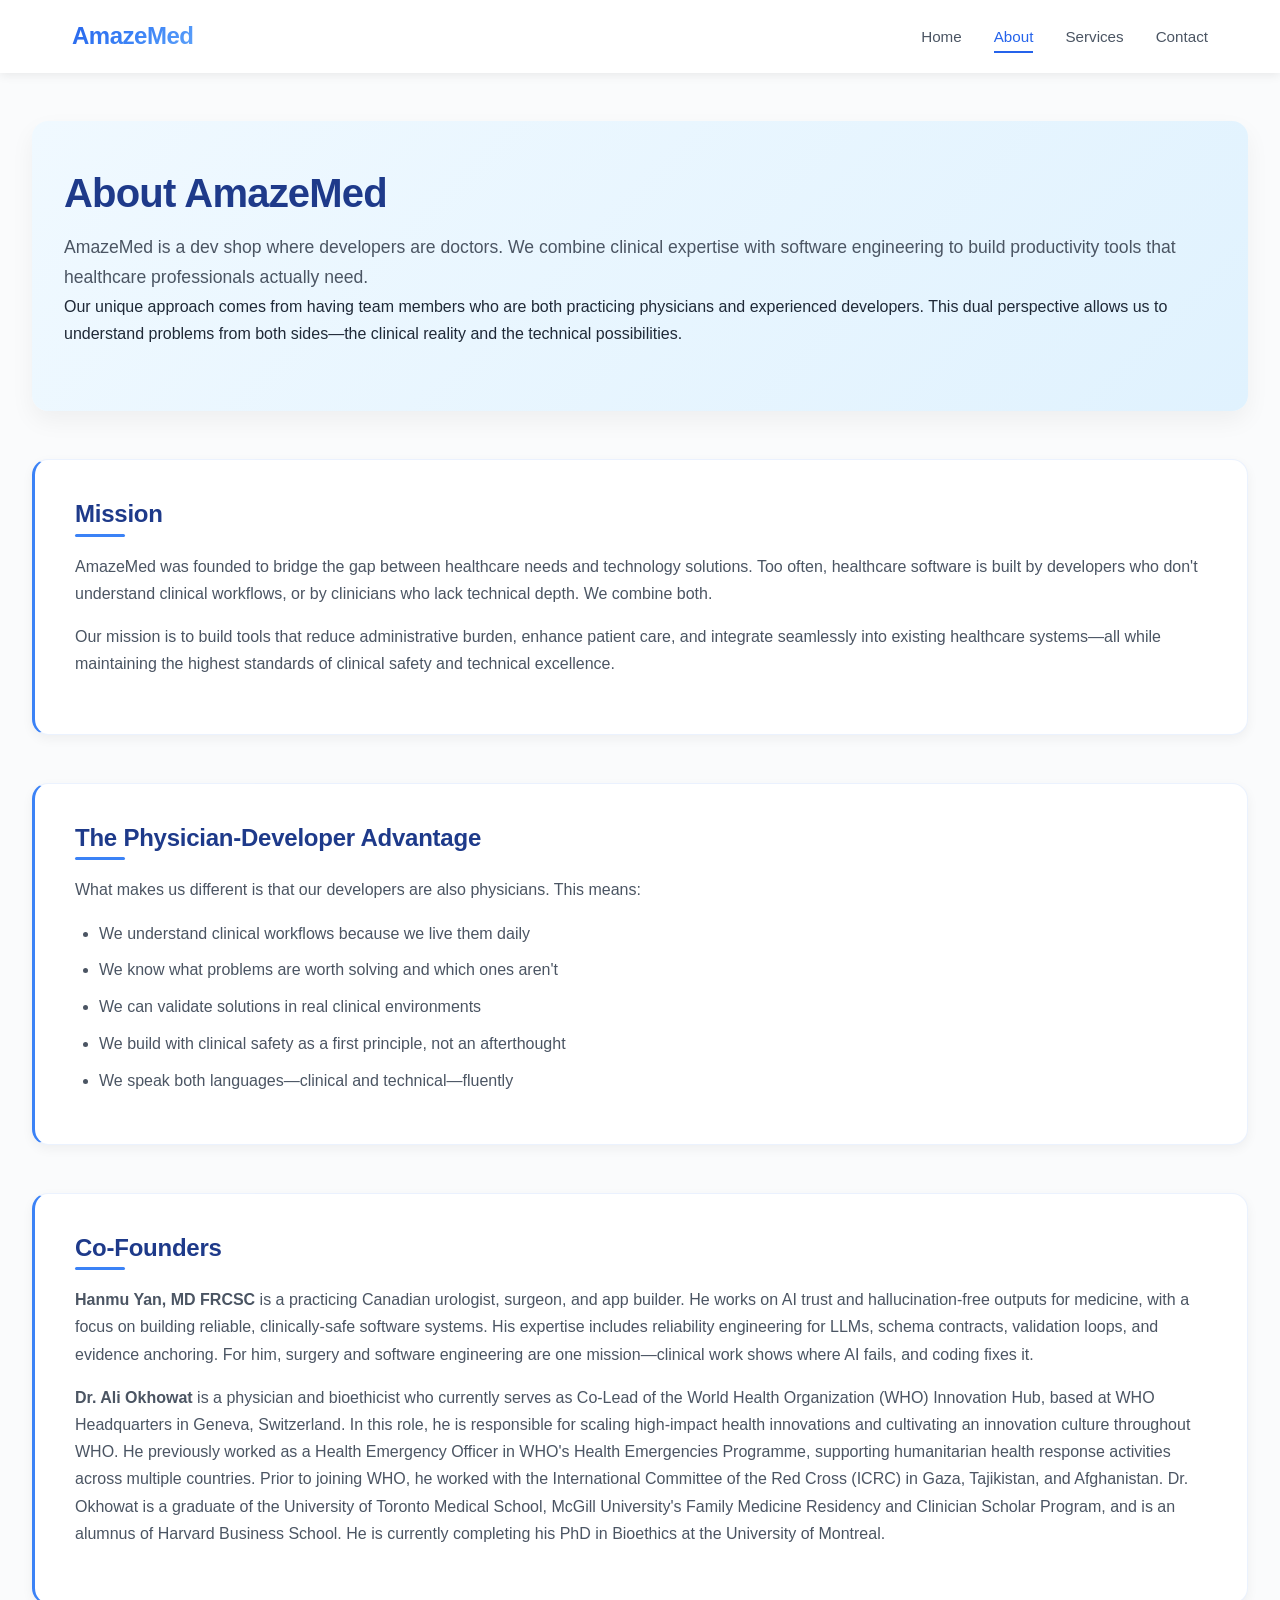
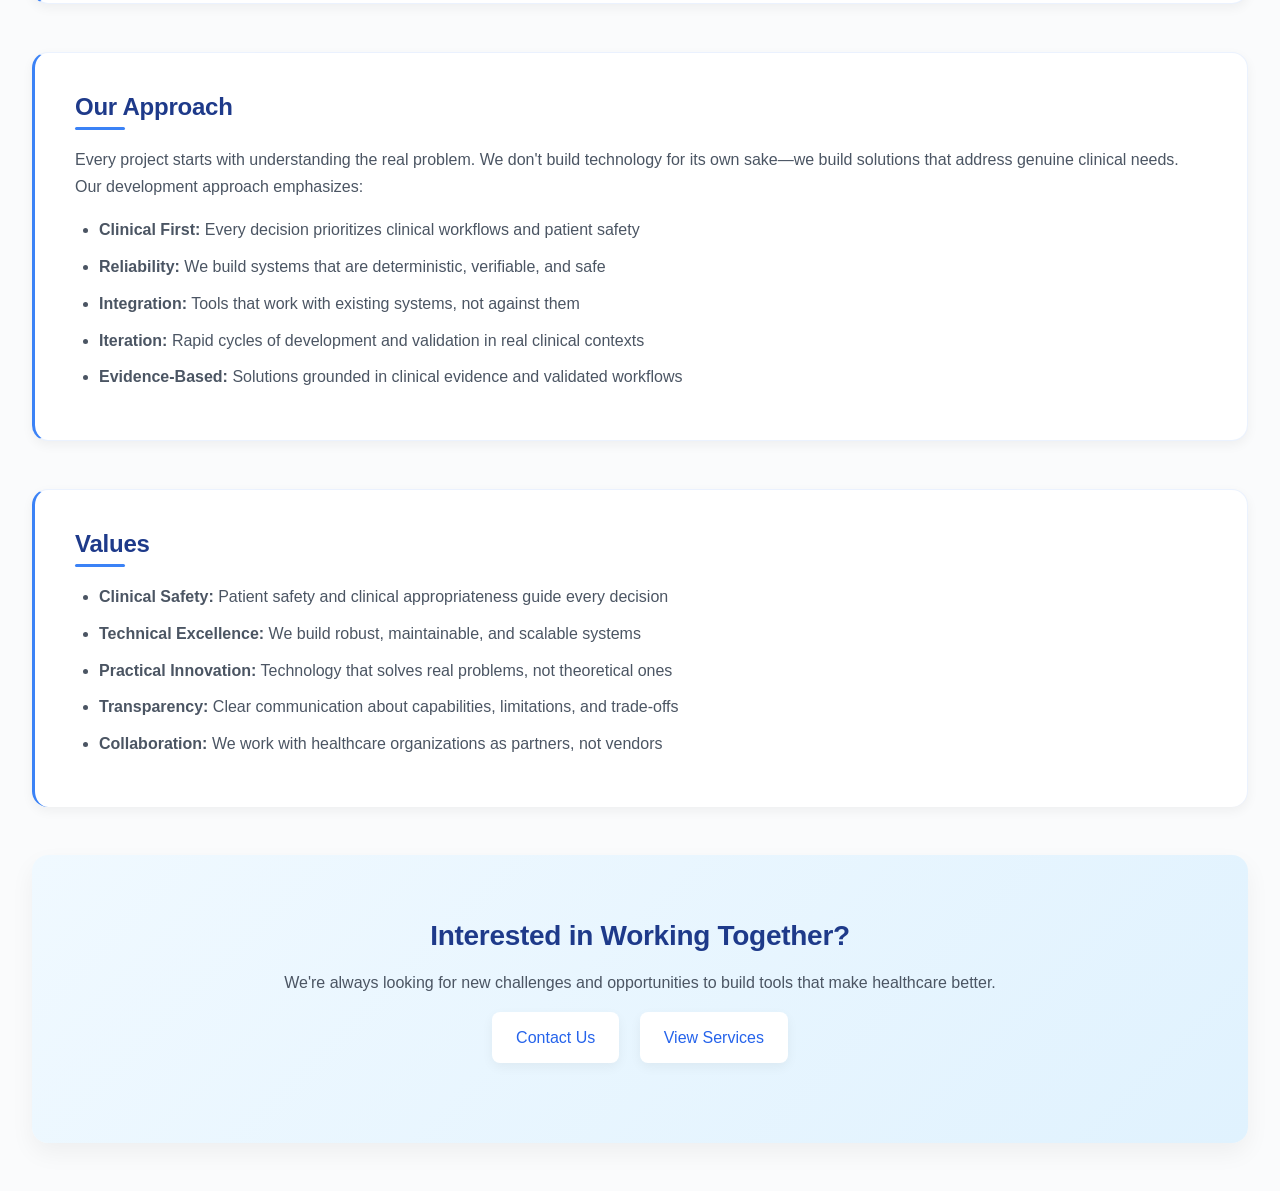
==== about.html @ 46cca4fc "first" ====
<!DOCTYPE html>
<html lang="en">
<head>
    <meta charset="UTF-8">
    <meta name="viewport" content="width=device-width, initial-scale=1.0">
    <title>AmazeMed - About</title>
    <link rel="stylesheet" href="styles.css">
</head>
<body>
    <script src="nav.js"></script>
    <div class="container">
        <section class="header">
            <h1>About AmazeMed</h1>
            <p class="intro">
                AmazeMed is a dev shop where developers are doctors. We combine clinical expertise with software engineering to build productivity tools that healthcare professionals actually need.
            </p>
            <p>
                Our unique approach comes from having team members who are both practicing physicians and experienced developers. This dual perspective allows us to understand problems from both sides—the clinical reality and the technical possibilities.
            </p>
        </section>

        <section class="content">
            <div class="section">
                <h2>Mission</h2>
                <p>
                    AmazeMed was founded to bridge the gap between healthcare needs and technology solutions. Too often, healthcare software is built by developers who don't understand clinical workflows, or by clinicians who lack technical depth. We combine both.
                </p>
                <p>
                    Our mission is to build tools that reduce administrative burden, enhance patient care, and integrate seamlessly into existing healthcare systems—all while maintaining the highest standards of clinical safety and technical excellence.
                </p>
            </div>

            <div class="section">
                <h2>The Physician-Developer Advantage</h2>
                <p>
                    What makes us different is that our developers are also physicians. This means:
                </p>
                <ul>
                    <li>We understand clinical workflows because we live them daily</li>
                    <li>We know what problems are worth solving and which ones aren't</li>
                    <li>We can validate solutions in real clinical environments</li>
                    <li>We build with clinical safety as a first principle, not an afterthought</li>
                    <li>We speak both languages—clinical and technical—fluently</li>
                </ul>
            </div>

            <div class="section">
                <h2>Co-Founders</h2>
                <p>
                    <strong>Hanmu Yan, MD FRCSC</strong> is a practicing Canadian urologist, surgeon, and app builder. He works on AI trust and hallucination-free outputs for medicine, with a focus on building reliable, clinically-safe software systems. His expertise includes reliability engineering for LLMs, schema contracts, validation loops, and evidence anchoring. For him, surgery and software engineering are one mission—clinical work shows where AI fails, and coding fixes it.
                </p>
                <p>
                    <strong>Dr. Ali Okhowat</strong> is a physician and bioethicist who currently serves as Co-Lead of the World Health Organization (WHO) Innovation Hub, based at WHO Headquarters in Geneva, Switzerland. In this role, he is responsible for scaling high-impact health innovations and cultivating an innovation culture throughout WHO. He previously worked as a Health Emergency Officer in WHO's Health Emergencies Programme, supporting humanitarian health response activities across multiple countries. Prior to joining WHO, he worked with the International Committee of the Red Cross (ICRC) in Gaza, Tajikistan, and Afghanistan. Dr. Okhowat is a graduate of the University of Toronto Medical School, McGill University's Family Medicine Residency and Clinician Scholar Program, and is an alumnus of Harvard Business School. He is currently completing his PhD in Bioethics at the University of Montreal.
                </p>
            </div>

            <div class="section">
                <h2>Our Approach</h2>
                <p>
                    Every project starts with understanding the real problem. We don't build technology for its own sake—we build solutions that address genuine clinical needs. Our development approach emphasizes:
                </p>
                <ul>
                    <li><strong>Clinical First:</strong> Every decision prioritizes clinical workflows and patient safety</li>
                    <li><strong>Reliability:</strong> We build systems that are deterministic, verifiable, and safe</li>
                    <li><strong>Integration:</strong> Tools that work with existing systems, not against them</li>
                    <li><strong>Iteration:</strong> Rapid cycles of development and validation in real clinical contexts</li>
                    <li><strong>Evidence-Based:</strong> Solutions grounded in clinical evidence and validated workflows</li>
                </ul>
            </div>

            <div class="section">
                <h2>Values</h2>
                <ul>
                    <li><strong>Clinical Safety:</strong> Patient safety and clinical appropriateness guide every decision</li>
                    <li><strong>Technical Excellence:</strong> We build robust, maintainable, and scalable systems</li>
                    <li><strong>Practical Innovation:</strong> Technology that solves real problems, not theoretical ones</li>
                    <li><strong>Transparency:</strong> Clear communication about capabilities, limitations, and trade-offs</li>
                    <li><strong>Collaboration:</strong> We work with healthcare organizations as partners, not vendors</li>
                </ul>
            </div>
        </section>

        <section class="cta">
            <h2>Interested in Working Together?</h2>
            <p>We're always looking for new challenges and opportunities to build tools that make healthcare better.</p>
            <p>
                <a href="contact.html">Contact Us</a>
                <a href="services.html">View Services</a>
            </p>
        </section>
    </div>

    <script>
        // Force full width by finding and overriding constraining parent elements
        (function() {
            function forceFullWidth() {
                const container = document.querySelector('.container');
                if (!container) return;

                let parent = container.parentElement;
                while (parent && parent !== document.body) {
                    const computedStyle = window.getComputedStyle(parent);
                    const maxWidth = computedStyle.maxWidth;

                    if (maxWidth && maxWidth !== 'none' && maxWidth !== '100%') {
                        parent.style.setProperty('max-width', '100%', 'important');
                        parent.style.setProperty('width', '100%', 'important');
                    }

                    parent = parent.parentElement;
                }

                container.style.setProperty('max-width', '100%', 'important');
                container.style.setProperty('width', '100%', 'important');
            }

            if (document.readyState === 'loading') {
                document.addEventListener('DOMContentLoaded', forceFullWidth);
            } else {
                forceFullWidth();
            }

            setTimeout(forceFullWidth, 100);
            setTimeout(forceFullWidth, 500);
        })();
    </script>
</body>
</html>
---- styles.css ----
/* ============================================
   AmazeMed - Shared Stylesheet
   ============================================ */

/* ===== Base Styles & Typography ===== */
* {
    margin: 0;
    padding: 0;
    box-sizing: border-box;
}

:root {
    /* Color Palette */
    --primary: #1e3a8a;
    --primary-light: #2563eb;
    --primary-lighter: #3b82f6;
    --secondary: #60a5fa;
    --text-dark: #1f2937;
    --text-gray: #4b5563;
    --text-light: #6b7280;
    --bg-light: #fafbfc;
    --bg-blue-light: #f0f9ff;
    --bg-blue-lighter: #e0f2fe;
    --white: #ffffff;
    --border-light: #e5e7eb;
    
    /* Typography */
    --font-sans: -apple-system, BlinkMacSystemFont, 'Segoe UI', 'Roboto', 'Oxygen', 'Ubuntu', 'Cantarell', 'Fira Sans', 'Droid Sans', 'Helvetica Neue', sans-serif;
    --font-mono: 'SF Mono', 'Monaco', 'Inconsolata', 'Fira Code', 'Fira Mono', 'Droid Sans Mono', 'Source Code Pro', monospace;
    
    /* Spacing */
    --spacing-xs: 0.5rem;
    --spacing-sm: 1rem;
    --spacing-md: 1.5rem;
    --spacing-lg: 2rem;
    --spacing-xl: 3rem;
    --spacing-2xl: 4rem;
    
    /* Shadows */
    --shadow-sm: 0 2px 8px rgba(0, 0, 0, 0.03);
    --shadow-md: 0 4px 12px rgba(0, 0, 0, 0.05);
    --shadow-lg: 0 10px 25px rgba(0, 0, 0, 0.05);
    --shadow-xl: 0 15px 35px rgba(0, 0, 0, 0.1);
}

body {
    font-family: var(--font-sans);
    font-size: 16px;
    line-height: 1.7;
    color: var(--text-dark);
    background: var(--bg-light);
    -webkit-font-smoothing: antialiased;
    -moz-osx-font-smoothing: grayscale;
    text-rendering: optimizeLegibility;
}

/* Improved Typography */
h1, h2, h3, h4, h5, h6 {
    font-weight: 600;
    line-height: 1.2;
    color: var(--primary);
    margin-bottom: var(--spacing-sm);
    letter-spacing: -0.02em;
}

h1 {
    font-size: 2.5rem;
    font-weight: 700;
    letter-spacing: -0.03em;
}

h2 {
    font-size: 2rem;
    font-weight: 600;
}

h3 {
    font-size: 1.5rem;
    font-weight: 600;
}

p {
    margin-bottom: var(--spacing-sm);
    line-height: 1.7;
}

a {
    color: var(--primary-light);
    text-decoration: none;
    transition: color 0.2s ease;
}

a:hover {
    color: var(--primary);
}

/* ===== Navigation Bar ===== */
.navbar {
    background: var(--white);
    box-shadow: 0 2px 10px rgba(0, 0, 0, 0.08);
    position: sticky;
    top: 0;
    z-index: 1000;
    padding: var(--spacing-sm) 0;
    backdrop-filter: blur(10px);
    background: rgba(255, 255, 255, 0.95);
}

.nav-container {
    max-width: 1200px;
    margin: 0 auto;
    padding: 0 var(--spacing-lg);
    display: flex;
    justify-content: space-between;
    align-items: center;
}

.nav-logo {
    font-size: 1.5rem;
    font-weight: 700;
    color: var(--primary);
    text-decoration: none;
    background: linear-gradient(135deg, #2563eb 0%, #3b82f6 25%, #60a5fa 50%, #3b82f6 75%, #2563eb 100%);
    background-size: 200% 200%;
    -webkit-background-clip: text;
    background-clip: text;
    -webkit-text-fill-color: transparent;
    letter-spacing: -0.02em;
    transition: all 0.3s ease;
    animation: gradient-shift 8s ease infinite;
}

.nav-logo:hover {
    background: linear-gradient(135deg, #1e40af 0%, #2563eb 25%, #3b82f6 50%, #60a5fa 75%, #3b82f6 100%);
    background-size: 200% 200%;
    -webkit-background-clip: text;
    background-clip: text;
    transform: scale(1.05);
}

@keyframes gradient-shift {
    0%, 100% {
        background-position: 0% 50%;
    }
    50% {
        background-position: 100% 50%;
    }
}

.nav-menu {
    display: flex;
    list-style: none;
    gap: var(--spacing-lg);
    align-items: center;
}

.nav-menu a {
    color: var(--text-gray);
    text-decoration: none;
    font-weight: 500;
    font-size: 0.95rem;
    transition: color 0.2s ease;
    padding: var(--spacing-xs) 0;
    position: relative;
}

.nav-menu a::after {
    content: '';
    position: absolute;
    bottom: 0;
    left: 0;
    width: 0;
    height: 2px;
    background: var(--primary-light);
    transition: width 0.3s ease;
}

.nav-menu a:hover::after,
.nav-menu a.active::after {
    width: 100%;
}

.nav-menu a:hover,
.nav-menu a.active {
    color: var(--primary-light);
}

.nav-divider {
    color: var(--border-light);
    padding: 0 var(--spacing-xs);
    pointer-events: none;
    user-select: none;
}

/* Dropdown Menu */
.nav-dropdown {
    position: relative;
}

.nav-dropdown-toggle {
    cursor: pointer;
}

.dropdown-arrow {
    font-size: 0.7em;
    margin-left: 0.25rem;
    transition: transform 0.3s ease;
    display: inline-block;
}

.nav-dropdown:hover .dropdown-arrow {
    transform: rotate(180deg);
}

.nav-dropdown-menu.show ~ .nav-dropdown-toggle .dropdown-arrow,
.nav-dropdown.show .dropdown-arrow {
    transform: rotate(180deg);
}

.nav-dropdown-menu {
    position: absolute;
    top: 100%;
    right: 0;
    background: var(--white);
    box-shadow: var(--shadow-lg);
    border-radius: 0.5rem;
    min-width: 200px;
    opacity: 0;
    visibility: hidden;
    transform: translateY(-10px);
    transition: all 0.3s ease;
    margin-top: var(--spacing-xs);
    padding: var(--spacing-xs) 0;
    list-style: none;
    z-index: 1000;
}

.nav-dropdown:hover .nav-dropdown-menu,
.nav-dropdown-menu.show {
    opacity: 1;
    visibility: visible;
    transform: translateY(0);
}

.nav-dropdown-menu li {
    margin: 0;
    padding: 0;
}

.nav-dropdown-menu a {
    display: block;
    padding: var(--spacing-xs) var(--spacing-md);
    color: var(--text-gray);
    text-decoration: none;
    transition: background-color 0.2s ease, color 0.2s ease;
    font-size: 0.95rem;
}

.nav-dropdown-menu a:hover {
    background-color: var(--bg-blue-light);
    color: var(--primary-light);
}

.nav-dropdown-menu a::after {
    display: none;
}

.nav-toggle {
    display: none;
    flex-direction: column;
    cursor: pointer;
    gap: 4px;
    padding: var(--spacing-xs);
}

.nav-toggle span {
    width: 25px;
    height: 3px;
    background: var(--primary);
    border-radius: 2px;
    transition: all 0.3s ease;
}

/* Mobile Navigation */
@media (max-width: 768px) {
    .nav-toggle {
        display: flex;
    }

    .nav-menu {
        position: fixed;
        left: -100%;
        top: 70px;
        flex-direction: column;
        background: var(--white);
        width: 100%;
        text-align: center;
        transition: 0.3s;
        box-shadow: var(--shadow-lg);
        padding: var(--spacing-lg) 0;
        gap: 0;
    }

    .nav-menu.active {
        left: 0;
    }

    .nav-menu li {
        width: 100%;
        padding: var(--spacing-sm) 0;
        border-bottom: 1px solid var(--border-light);
    }

    .nav-menu a {
        display: block;
        width: 100%;
        padding: var(--spacing-xs) var(--spacing-lg);
    }

    .nav-toggle.active span:nth-child(1) {
        transform: rotate(45deg) translate(5px, 5px);
    }

    .nav-toggle.active span:nth-child(2) {
        opacity: 0;
    }

    .nav-toggle.active span:nth-child(3) {
        transform: rotate(-45deg) translate(7px, -6px);
    }
}

/* ===== Container & Layout ===== */
.container {
    width: 100% !important;
    max-width: 1200px !important;
    margin: 0 auto !important;
    padding: var(--spacing-xl) var(--spacing-lg) !important;
    padding-top: var(--spacing-xl) !important;
    font-family: var(--font-sans);
    line-height: 1.7;
    color: var(--text-dark);
    background: var(--bg-light);
    min-height: calc(100vh - 70px);
    box-sizing: border-box;
    position: relative;
    overflow: visible;
}

/* ===== Hero Section ===== */
.hero {
    margin-top: 0 !important;
    margin-bottom: var(--spacing-2xl) !important;
    padding: var(--spacing-xl) var(--spacing-lg) !important;
    padding-top: var(--spacing-xl) !important;
    padding-bottom: var(--spacing-xl) !important;
    background: linear-gradient(135deg, var(--bg-blue-light) 0%, var(--bg-blue-lighter) 100%);
    border-radius: 1rem;
    display: flow-root;
    position: relative;
    overflow: visible;
    box-sizing: border-box;
    box-shadow: var(--shadow-lg);
}

.hero h1 {
    font-size: 2.5rem;
    font-weight: 700;
    margin-top: 0 !important;
    margin-bottom: var(--spacing-md) !important;
    padding-top: 0 !important;
    color: var(--primary);
    box-sizing: border-box;
    letter-spacing: -0.03em;
}

.hero .intro {
    font-size: 1.25rem;
    margin-bottom: var(--spacing-sm);
    color: var(--text-gray);
    line-height: 1.6;
    font-weight: 400;
}

.hero p {
    font-size: 1rem;
    color: var(--text-light);
    margin-bottom: var(--spacing-sm);
    line-height: 1.7;
}

/* ===== Header Section ===== */
.header {
    margin-top: 0 !important;
    margin-bottom: var(--spacing-xl) !important;
    padding: var(--spacing-xl) var(--spacing-lg) !important;
    padding-top: var(--spacing-xl) !important;
    padding-bottom: var(--spacing-xl) !important;
    background: linear-gradient(135deg, var(--bg-blue-light) 0%, var(--bg-blue-lighter) 100%);
    border-radius: 1rem;
    display: flow-root;
    position: relative;
    overflow: visible;
    box-sizing: border-box;
    box-shadow: var(--shadow-lg);
}

.header h1 {
    font-size: 2.5rem;
    font-weight: 600;
    margin-top: 0 !important;
    margin-bottom: var(--spacing-sm) !important;
    padding-top: 0 !important;
    color: var(--primary);
    box-sizing: border-box;
    letter-spacing: -0.02em;
}

.header .intro {
    font-size: 1.1rem;
    color: var(--text-gray);
    margin-top: 0;
    margin-bottom: 0;
    line-height: 1.7;
}

/* ===== Content Sections ===== */
.content {
    margin-bottom: var(--spacing-xl);
}

.section {
    margin-bottom: var(--spacing-xl);
    padding: 2.5rem;
    padding-bottom: 2.5rem;
    background: var(--white);
    border-radius: 1rem;
    box-shadow: var(--shadow-md);
    border: 1px solid rgba(59, 130, 246, 0.1);
    border-left: 3px solid var(--primary-lighter);
    transition: transform 0.3s ease, box-shadow 0.3s ease;
}

.section:hover {
    transform: translateY(-2px);
    box-shadow: 0 8px 20px rgba(59, 130, 246, 0.1);
}

.section:last-child {
    border-bottom: none;
}

.section h2 {
    font-size: 1.5rem;
    font-weight: 600;
    margin-bottom: var(--spacing-sm);
    margin-top: 0;
    color: var(--primary);
    position: relative;
    padding-bottom: var(--spacing-xs);
    letter-spacing: -0.01em;
}

.section h2::after {
    content: "";
    position: absolute;
    height: 3px;
    width: 50px;
    background: var(--primary-lighter);
    bottom: 0;
    left: 0;
    border-radius: 2px;
}

.section p {
    font-size: 1rem;
    color: var(--text-gray);
    margin-bottom: var(--spacing-sm);
    line-height: 1.7;
}

.section ul,
.section ol {
    list-style: disc;
    margin-left: var(--spacing-md);
    color: var(--text-gray);
    line-height: 1.8;
}

.section li {
    margin-bottom: var(--spacing-xs);
}

/* ===== Services ===== */
.services {
    margin-bottom: var(--spacing-2xl);
}

.service {
    margin-bottom: var(--spacing-xl);
    padding: 2.5rem;
    padding-bottom: 2.5rem;
    background: var(--white);
    border-radius: 1rem;
    box-shadow: var(--shadow-md);
    border: 1px solid rgba(59, 130, 246, 0.1);
    border-left: 3px solid var(--primary-lighter);
    transition: transform 0.3s ease, box-shadow 0.3s ease;
}

.service:hover {
    transform: translateY(-2px);
    box-shadow: 0 8px 20px rgba(59, 130, 246, 0.1);
}

.service:last-child {
    border-bottom: none;
}

.service h2 {
    font-size: 1.75rem;
    font-weight: 600;
    margin-bottom: 0.75rem;
    margin-top: 0;
    color: var(--primary);
    position: relative;
    padding-bottom: var(--spacing-xs);
    letter-spacing: -0.01em;
}

.service h2::after {
    content: "";
    position: absolute;
    height: 3px;
    width: 50px;
    background: var(--primary-lighter);
    bottom: 0;
    left: 0;
    border-radius: 2px;
}

.service p {
    font-size: 1rem;
    color: var(--text-gray);
    margin-bottom: var(--spacing-sm);
    line-height: 1.7;
}

.service ul {
    list-style: disc;
    margin-left: var(--spacing-md);
    color: var(--text-light);
    line-height: 1.8;
}

.service li {
    margin-bottom: var(--spacing-xs);
}

/* ===== Benefits ===== */
.benefits {
    margin-bottom: var(--spacing-2xl);
    padding: 2.5rem;
    background: var(--white);
    border-radius: 1rem;
    box-shadow: var(--shadow-md);
    border: 1px solid rgba(59, 130, 246, 0.1);
}

.benefits h2 {
    font-size: 2rem;
    font-weight: 600;
    margin-bottom: var(--spacing-lg);
    margin-top: 0;
    color: var(--primary);
    position: relative;
    padding-bottom: var(--spacing-xs);
    letter-spacing: -0.02em;
}

.benefits h2::after {
    content: "";
    position: absolute;
    height: 3px;
    width: 50px;
    background: var(--primary-lighter);
    bottom: 0;
    left: 0;
    border-radius: 2px;
}

.benefit-list {
    display: grid;
    grid-template-columns: repeat(auto-fit, minmax(250px, 1fr));
    gap: var(--spacing-lg);
    margin-bottom: var(--spacing-lg);
}

.benefit {
    padding: var(--spacing-md);
    background: #f8fafc;
    border-radius: 0.75rem;
    border-left: 3px solid var(--secondary);
    box-shadow: var(--shadow-sm);
    transition: transform 0.3s ease, box-shadow 0.3s ease;
}

.benefit:hover {
    transform: translateY(-2px);
    box-shadow: 0 4px 12px rgba(96, 165, 250, 0.15);
}

.benefit h3 {
    font-size: 1.25rem;
    font-weight: 600;
    margin-bottom: var(--spacing-xs);
    color: var(--primary);
    letter-spacing: -0.01em;
}

.benefit p {
    font-size: 0.95rem;
    color: var(--text-light);
    line-height: 1.6;
}

.footer-note {
    font-size: 1rem;
    color: var(--text-gray);
    line-height: 1.7;
}

/* ===== CTA Section ===== */
.cta {
    text-align: center;
    padding: var(--spacing-2xl) var(--spacing-lg);
    background: linear-gradient(135deg, var(--bg-blue-light) 0%, var(--bg-blue-lighter) 100%);
    border-radius: 1rem;
    box-shadow: var(--shadow-lg);
}

.cta h2 {
    font-size: 1.75rem;
    font-weight: 600;
    margin-bottom: var(--spacing-sm);
    color: var(--primary);
    letter-spacing: -0.01em;
}

.cta p {
    font-size: 1rem;
    color: var(--text-gray);
    margin-bottom: var(--spacing-sm);
    line-height: 1.7;
}

.cta a {
    display: inline-block;
    color: var(--primary-light);
    text-decoration: none;
    font-weight: 500;
    padding: 0.75rem 1.5rem;
    border-radius: 0.5rem;
    background: var(--white);
    box-shadow: var(--shadow-md);
    transition: transform 0.3s ease, box-shadow 0.3s ease;
    margin: 0 0.5rem;
}

.cta a:hover {
    transform: translateY(-2px);
    box-shadow: 0 8px 20px rgba(37, 99, 235, 0.2);
    text-decoration: none;
}

.cta-button:hover {
    transform: translateY(-2px);
    box-shadow: 0 8px 20px rgba(37, 99, 235, 0.3);
    text-decoration: none;
}

/* ===== Contact Form ===== */
.contact-form {
    margin-bottom: var(--spacing-xl);
    padding: 2.5rem;
    background: var(--white);
    border-radius: 1rem;
    box-shadow: var(--shadow-md);
    border: 1px solid rgba(59, 130, 246, 0.1);
}

.contact-form h2 {
    font-size: 1.75rem;
    font-weight: 600;
    margin-bottom: var(--spacing-md);
    color: var(--primary);
}

.contact-info {
    margin-bottom: var(--spacing-lg);
    padding: var(--spacing-md);
    background: #f8fafc;
    border-radius: 0.75rem;
    border-left: 3px solid var(--secondary);
}

.contact-info p {
    margin-bottom: var(--spacing-xs);
    color: var(--text-gray);
}

.contact-info a {
    color: var(--primary-light);
    font-weight: 500;
}

/* ===== Responsive Design ===== */
@media (max-width: 768px) {
    .container {
        padding: var(--spacing-lg) var(--spacing-sm) !important;
    }

    .hero h1,
    .header h1 {
        font-size: 2rem;
    }

    .hero .intro {
        font-size: 1.1rem;
    }

    .benefit-list {
        grid-template-columns: 1fr;
    }

    h1 {
        font-size: 2rem;
    }

    h2 {
        font-size: 1.5rem;
    }

    .section,
    .service {
        padding: var(--spacing-md);
    }
}
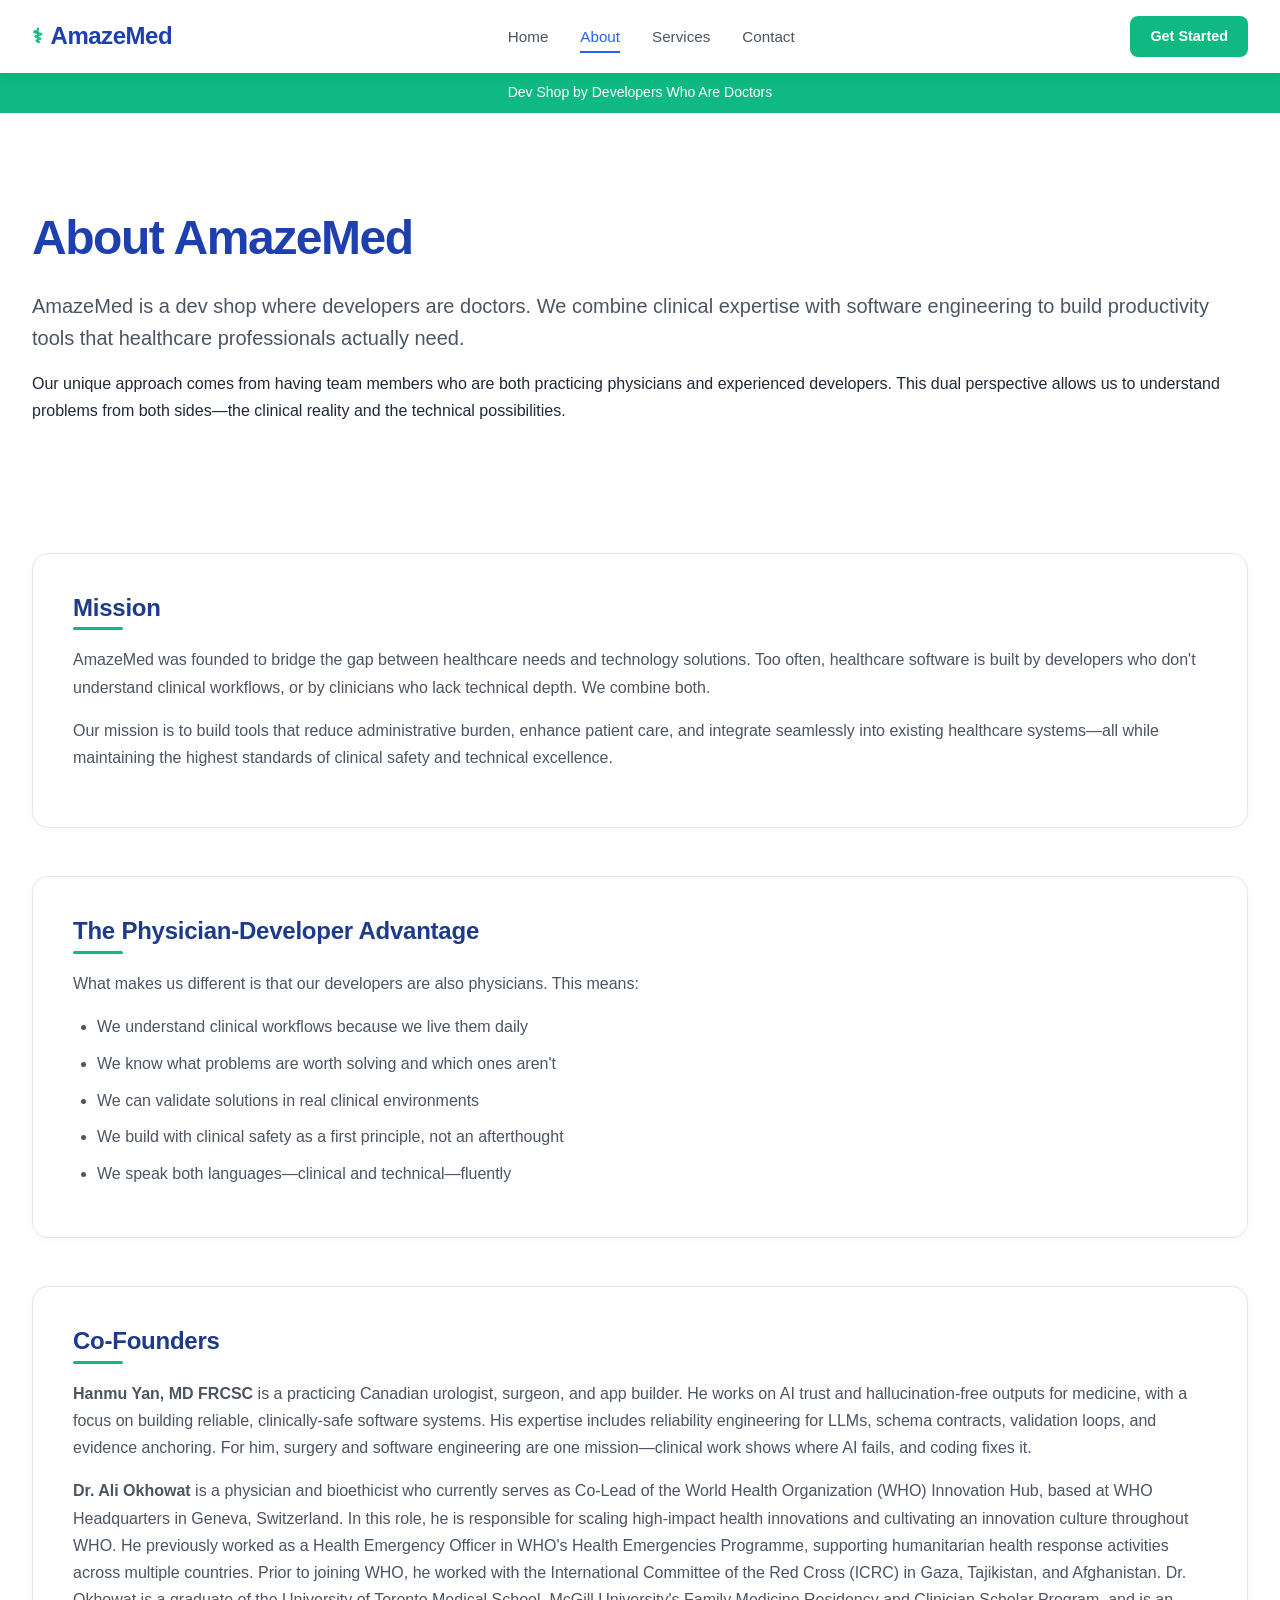
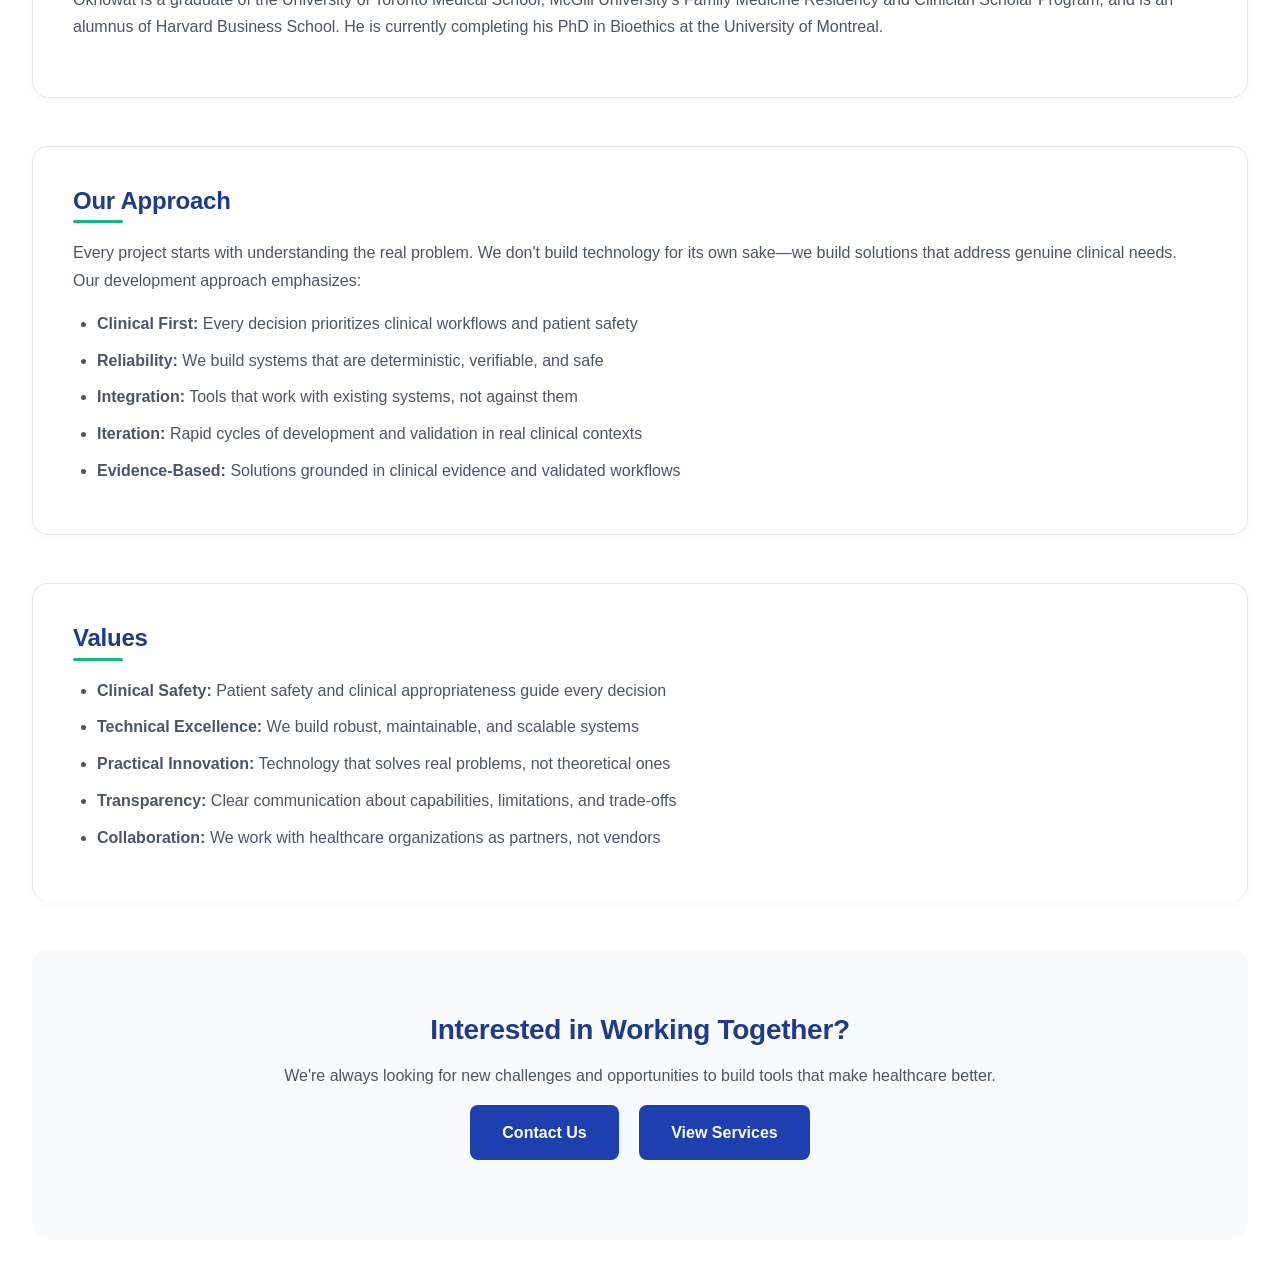
==== commit e23ba5f4: "with pics" ====
--- a/about.html
+++ b/about.html
@@ -7,6 +7,9 @@
     <link rel="stylesheet" href="styles.css">
 </head>
 <body>
+    <div class="top-banner">
+        Dev Shop by Developers Who Are Doctors
+    </div>
     <script src="nav.js"></script>
     <div class="container">
         <section class="header">
@@ -84,8 +87,8 @@
             <h2>Interested in Working Together?</h2>
             <p>We're always looking for new challenges and opportunities to build tools that make healthcare better.</p>
             <p>
-                <a href="contact.html">Contact Us</a>
-                <a href="services.html">View Services</a>
+                <a href="contact.html" class="btn-primary">Contact Us</a>
+                <a href="services.html" class="btn-secondary">View Services</a>
             </p>
         </section>
     </div>
--- a/styles.css
+++ b/styles.css
@@ -12,13 +12,18 @@
 :root {
     /* Color Palette */
     --primary: #1e3a8a;
+    --primary-dark: #1e40af;
     --primary-light: #2563eb;
     --primary-lighter: #3b82f6;
     --secondary: #60a5fa;
+    --green: #10b981;
+    --green-light: #34d399;
+    --green-dark: #059669;
     --text-dark: #1f2937;
     --text-gray: #4b5563;
     --text-light: #6b7280;
-    --bg-light: #fafbfc;
+    --bg-light: #ffffff;
+    --bg-gray: #f9fafb;
     --bg-blue-light: #f0f9ff;
     --bg-blue-lighter: #e0f2fe;
     --white: #ffffff;
@@ -48,10 +53,26 @@
     font-size: 16px;
     line-height: 1.7;
     color: var(--text-dark);
-    background: var(--bg-light);
+    background: var(--white);
     -webkit-font-smoothing: antialiased;
     -moz-osx-font-smoothing: grayscale;
     text-rendering: optimizeLegibility;
+}
+
+/* Top Banner */
+.top-banner {
+    background: var(--green);
+    color: white;
+    text-align: center;
+    padding: 0.5rem 0;
+    font-size: 0.875rem;
+    font-weight: 500;
+}
+
+.top-banner a {
+    color: white;
+    text-decoration: underline;
+    font-weight: 600;
 }
 
 /* Improved Typography */
@@ -107,7 +128,7 @@
 }
 
 .nav-container {
-    max-width: 1200px;
+    max-width: 1400px;
     margin: 0 auto;
     padding: 0 var(--spacing-lg);
     display: flex;
@@ -115,43 +136,67 @@
     align-items: center;
 }
 
+.nav-menu {
+    flex: 1;
+    justify-content: center;
+    margin: 0 var(--spacing-xl);
+}
+
 .nav-logo {
     font-size: 1.5rem;
     font-weight: 700;
-    color: var(--primary);
+    color: var(--primary-dark);
     text-decoration: none;
-    background: linear-gradient(135deg, #2563eb 0%, #3b82f6 25%, #60a5fa 50%, #3b82f6 75%, #2563eb 100%);
-    background-size: 200% 200%;
-    -webkit-background-clip: text;
-    background-clip: text;
-    -webkit-text-fill-color: transparent;
     letter-spacing: -0.02em;
     transition: all 0.3s ease;
-    animation: gradient-shift 8s ease infinite;
+    display: flex;
+    align-items: center;
+    gap: 0.5rem;
+}
+
+.nav-logo::before {
+    content: "⚕";
+    font-size: 1.25rem;
+    color: var(--green);
 }
 
 .nav-logo:hover {
-    background: linear-gradient(135deg, #1e40af 0%, #2563eb 25%, #3b82f6 50%, #60a5fa 75%, #3b82f6 100%);
-    background-size: 200% 200%;
-    -webkit-background-clip: text;
-    background-clip: text;
-    transform: scale(1.05);
-}
-
-@keyframes gradient-shift {
-    0%, 100% {
-        background-position: 0% 50%;
-    }
-    50% {
-        background-position: 100% 50%;
-    }
-}
+    color: var(--primary);
+    transform: scale(1.02);
+}
+
 
 .nav-menu {
     display: flex;
     list-style: none;
     gap: var(--spacing-lg);
     align-items: center;
+}
+
+.nav-actions {
+    display: flex;
+    align-items: center;
+    gap: var(--spacing-md);
+}
+
+.nav-cta {
+    background: var(--green);
+    color: white !important;
+    padding: 0.5rem 1.25rem;
+    border-radius: 0.5rem;
+    font-weight: 600;
+    font-size: 0.9rem;
+    transition: all 0.2s ease;
+}
+
+.nav-cta:hover {
+    background: var(--green-dark);
+    transform: translateY(-1px);
+    box-shadow: 0 4px 12px rgba(16, 185, 129, 0.3);
+}
+
+.nav-cta::after {
+    display: none;
 }
 
 .nav-menu a {
@@ -286,6 +331,10 @@
     .nav-toggle {
         display: flex;
     }
+    
+    .nav-actions {
+        display: none;
+    }
 
     .nav-menu {
         position: fixed;
@@ -299,6 +348,7 @@
         box-shadow: var(--shadow-lg);
         padding: var(--spacing-lg) 0;
         gap: 0;
+        margin: 0;
     }
 
     .nav-menu.active {
@@ -333,7 +383,7 @@
 /* ===== Container & Layout ===== */
 .container {
     width: 100% !important;
-    max-width: 1200px !important;
+    max-width: 1400px !important;
     margin: 0 auto !important;
     padding: var(--spacing-xl) var(--spacing-lg) !important;
     padding-top: var(--spacing-xl) !important;
@@ -351,32 +401,57 @@
 .hero {
     margin-top: 0 !important;
     margin-bottom: var(--spacing-2xl) !important;
-    padding: var(--spacing-xl) var(--spacing-lg) !important;
-    padding-top: var(--spacing-xl) !important;
-    padding-bottom: var(--spacing-xl) !important;
-    background: linear-gradient(135deg, var(--bg-blue-light) 0%, var(--bg-blue-lighter) 100%);
-    border-radius: 1rem;
-    display: flow-root;
+    padding: var(--spacing-2xl) var(--spacing-lg) !important;
+    padding-top: var(--spacing-2xl) !important;
+    padding-bottom: var(--spacing-2xl) !important;
+    background: var(--white);
+    display: grid;
+    grid-template-columns: 1fr 1fr;
+    gap: var(--spacing-2xl);
+    align-items: center;
     position: relative;
     overflow: visible;
     box-sizing: border-box;
-    box-shadow: var(--shadow-lg);
+}
+
+.hero-content {
+    display: flex;
+    flex-direction: column;
+    gap: var(--spacing-md);
+}
+
+.hero-tagline {
+    color: var(--green);
+    font-size: 0.875rem;
+    font-weight: 600;
+    text-transform: uppercase;
+    letter-spacing: 0.05em;
+    margin-bottom: var(--spacing-xs);
 }
 
 .hero h1 {
-    font-size: 2.5rem;
+    font-size: 3.5rem;
     font-weight: 700;
     margin-top: 0 !important;
     margin-bottom: var(--spacing-md) !important;
     padding-top: 0 !important;
-    color: var(--primary);
+    color: var(--primary-dark);
     box-sizing: border-box;
-    letter-spacing: -0.03em;
+    letter-spacing: -0.04em;
+    line-height: 1.1;
+}
+
+.hero-subtitle {
+    font-size: 1.5rem;
+    color: var(--text-gray);
+    font-weight: 400;
+    margin-bottom: var(--spacing-md);
+    line-height: 1.4;
 }
 
 .hero .intro {
-    font-size: 1.25rem;
-    margin-bottom: var(--spacing-sm);
+    font-size: 1.125rem;
+    margin-bottom: var(--spacing-md);
     color: var(--text-gray);
     line-height: 1.6;
     font-weight: 400;
@@ -389,39 +464,148 @@
     line-height: 1.7;
 }
 
+.hero-cta {
+    display: flex;
+    gap: var(--spacing-md);
+    align-items: center;
+    margin-top: var(--spacing-lg);
+    flex-wrap: wrap;
+}
+
+.btn-primary {
+    background: var(--primary-dark);
+    color: white;
+    padding: 0.875rem 2rem;
+    border-radius: 0.5rem;
+    font-weight: 600;
+    font-size: 1rem;
+    text-decoration: none;
+    display: inline-block;
+    transition: all 0.2s ease;
+    border: none;
+    cursor: pointer;
+}
+
+.btn-primary:hover {
+    background: var(--primary);
+    transform: translateY(-1px);
+    box-shadow: 0 4px 12px rgba(30, 58, 138, 0.3);
+    color: white;
+}
+
+.btn-secondary {
+    background: var(--green);
+    color: white;
+    padding: 0.875rem 2rem;
+    border-radius: 0.5rem;
+    font-weight: 600;
+    font-size: 1rem;
+    text-decoration: none;
+    display: inline-block;
+    transition: all 0.2s ease;
+    border: none;
+    cursor: pointer;
+}
+
+.btn-secondary:hover {
+    background: var(--green-dark);
+    transform: translateY(-1px);
+    box-shadow: 0 4px 12px rgba(16, 185, 129, 0.3);
+    color: white;
+}
+
+.hero-image {
+    display: flex;
+    flex-direction: column;
+    gap: var(--spacing-md);
+}
+
+.hero-image-item {
+    position: relative;
+    border-radius: 1rem;
+    overflow: hidden;
+    box-shadow: var(--shadow-md);
+    transition: transform 0.3s ease, box-shadow 0.3s ease;
+    background: var(--bg-gray);
+    min-height: 300px;
+}
+
+.hero-image-item:hover {
+    transform: translateY(-4px);
+    box-shadow: var(--shadow-lg);
+}
+
+.hero-img {
+    width: 100%;
+    height: 100%;
+    display: block;
+    object-fit: cover;
+    min-height: 300px;
+}
+
+.image-overlay {
+    position: absolute;
+    bottom: 0;
+    left: 0;
+    right: 0;
+    background: linear-gradient(to top, rgba(0, 0, 0, 0.8) 0%, rgba(0, 0, 0, 0.4) 50%, transparent 100%);
+    color: white;
+    padding: var(--spacing-xl) var(--spacing-lg);
+    font-size: 2.5rem;
+    font-weight: 700;
+    letter-spacing: -0.02em;
+    text-shadow: 0 2px 4px rgba(0, 0, 0, 0.3);
+    pointer-events: none;
+}
+
+@media (max-width: 968px) {
+    .hero {
+        grid-template-columns: 1fr;
+        gap: var(--spacing-xl);
+    }
+    
+    .hero h1 {
+        font-size: 2.5rem;
+    }
+    
+    .hero-subtitle {
+        font-size: 1.25rem;
+    }
+}
+
 /* ===== Header Section ===== */
 .header {
     margin-top: 0 !important;
-    margin-bottom: var(--spacing-xl) !important;
-    padding: var(--spacing-xl) var(--spacing-lg) !important;
+    margin-bottom: var(--spacing-2xl) !important;
+    padding: var(--spacing-xl) 0 !important;
     padding-top: var(--spacing-xl) !important;
     padding-bottom: var(--spacing-xl) !important;
-    background: linear-gradient(135deg, var(--bg-blue-light) 0%, var(--bg-blue-lighter) 100%);
-    border-radius: 1rem;
+    background: var(--white);
     display: flow-root;
     position: relative;
     overflow: visible;
     box-sizing: border-box;
-    box-shadow: var(--shadow-lg);
 }
 
 .header h1 {
-    font-size: 2.5rem;
-    font-weight: 600;
+    font-size: 3rem;
+    font-weight: 700;
     margin-top: 0 !important;
-    margin-bottom: var(--spacing-sm) !important;
+    margin-bottom: var(--spacing-md) !important;
     padding-top: 0 !important;
-    color: var(--primary);
+    color: var(--primary-dark);
     box-sizing: border-box;
-    letter-spacing: -0.02em;
+    letter-spacing: -0.03em;
+    line-height: 1.2;
 }
 
 .header .intro {
-    font-size: 1.1rem;
+    font-size: 1.25rem;
     color: var(--text-gray);
     margin-top: 0;
-    margin-bottom: 0;
-    line-height: 1.7;
+    margin-bottom: var(--spacing-sm);
+    line-height: 1.6;
+    font-weight: 400;
 }
 
 /* ===== Content Sections ===== */
@@ -435,9 +619,8 @@
     padding-bottom: 2.5rem;
     background: var(--white);
     border-radius: 1rem;
-    box-shadow: var(--shadow-md);
-    border: 1px solid rgba(59, 130, 246, 0.1);
-    border-left: 3px solid var(--primary-lighter);
+    box-shadow: var(--shadow-sm);
+    border: 1px solid var(--border-light);
     transition: transform 0.3s ease, box-shadow 0.3s ease;
 }
 
@@ -466,7 +649,7 @@
     position: absolute;
     height: 3px;
     width: 50px;
-    background: var(--primary-lighter);
+    background: var(--green);
     bottom: 0;
     left: 0;
     border-radius: 2px;
@@ -502,9 +685,8 @@
     padding-bottom: 2.5rem;
     background: var(--white);
     border-radius: 1rem;
-    box-shadow: var(--shadow-md);
-    border: 1px solid rgba(59, 130, 246, 0.1);
-    border-left: 3px solid var(--primary-lighter);
+    box-shadow: var(--shadow-sm);
+    border: 1px solid var(--border-light);
     transition: transform 0.3s ease, box-shadow 0.3s ease;
 }
 
@@ -533,7 +715,7 @@
     position: absolute;
     height: 3px;
     width: 50px;
-    background: var(--primary-lighter);
+    background: var(--green);
     bottom: 0;
     left: 0;
     border-radius: 2px;
@@ -563,8 +745,8 @@
     padding: 2.5rem;
     background: var(--white);
     border-radius: 1rem;
-    box-shadow: var(--shadow-md);
-    border: 1px solid rgba(59, 130, 246, 0.1);
+    box-shadow: var(--shadow-sm);
+    border: 1px solid var(--border-light);
 }
 
 .benefits h2 {
@@ -583,7 +765,7 @@
     position: absolute;
     height: 3px;
     width: 50px;
-    background: var(--primary-lighter);
+    background: var(--green);
     bottom: 0;
     left: 0;
     border-radius: 2px;
@@ -600,7 +782,7 @@
     padding: var(--spacing-md);
     background: #f8fafc;
     border-radius: 0.75rem;
-    border-left: 3px solid var(--secondary);
+    border-left: 3px solid var(--green);
     box-shadow: var(--shadow-sm);
     transition: transform 0.3s ease, box-shadow 0.3s ease;
 }
@@ -634,9 +816,8 @@
 .cta {
     text-align: center;
     padding: var(--spacing-2xl) var(--spacing-lg);
-    background: linear-gradient(135deg, var(--bg-blue-light) 0%, var(--bg-blue-lighter) 100%);
+    background: var(--bg-gray);
     border-radius: 1rem;
-    box-shadow: var(--shadow-lg);
 }
 
 .cta h2 {
@@ -656,21 +837,29 @@
 
 .cta a {
     display: inline-block;
-    color: var(--primary-light);
+    color: white;
     text-decoration: none;
-    font-weight: 500;
-    padding: 0.75rem 1.5rem;
+    font-weight: 600;
+    padding: 0.875rem 2rem;
     border-radius: 0.5rem;
-    background: var(--white);
-    box-shadow: var(--shadow-md);
+    background: var(--primary-dark);
     transition: transform 0.3s ease, box-shadow 0.3s ease;
     margin: 0 0.5rem;
 }
 
+.cta a.btn-green {
+    background: var(--green);
+}
+
+.cta a.btn-green:hover {
+    background: var(--green-dark);
+}
+
 .cta a:hover {
     transform: translateY(-2px);
-    box-shadow: 0 8px 20px rgba(37, 99, 235, 0.2);
+    box-shadow: 0 8px 20px rgba(30, 58, 138, 0.3);
     text-decoration: none;
+    color: white;
 }
 
 .cta-button:hover {
@@ -701,7 +890,7 @@
     padding: var(--spacing-md);
     background: #f8fafc;
     border-radius: 0.75rem;
-    border-left: 3px solid var(--secondary);
+    border-left: 3px solid var(--green);
 }
 
 .contact-info p {
@@ -724,9 +913,23 @@
     .header h1 {
         font-size: 2rem;
     }
+    
+    .hero-subtitle {
+        font-size: 1.125rem;
+    }
 
     .hero .intro {
-        font-size: 1.1rem;
+        font-size: 1rem;
+    }
+    
+    .hero-cta {
+        flex-direction: column;
+        align-items: stretch;
+    }
+    
+    .hero-cta a {
+        width: 100%;
+        text-align: center;
     }
 
     .benefit-list {
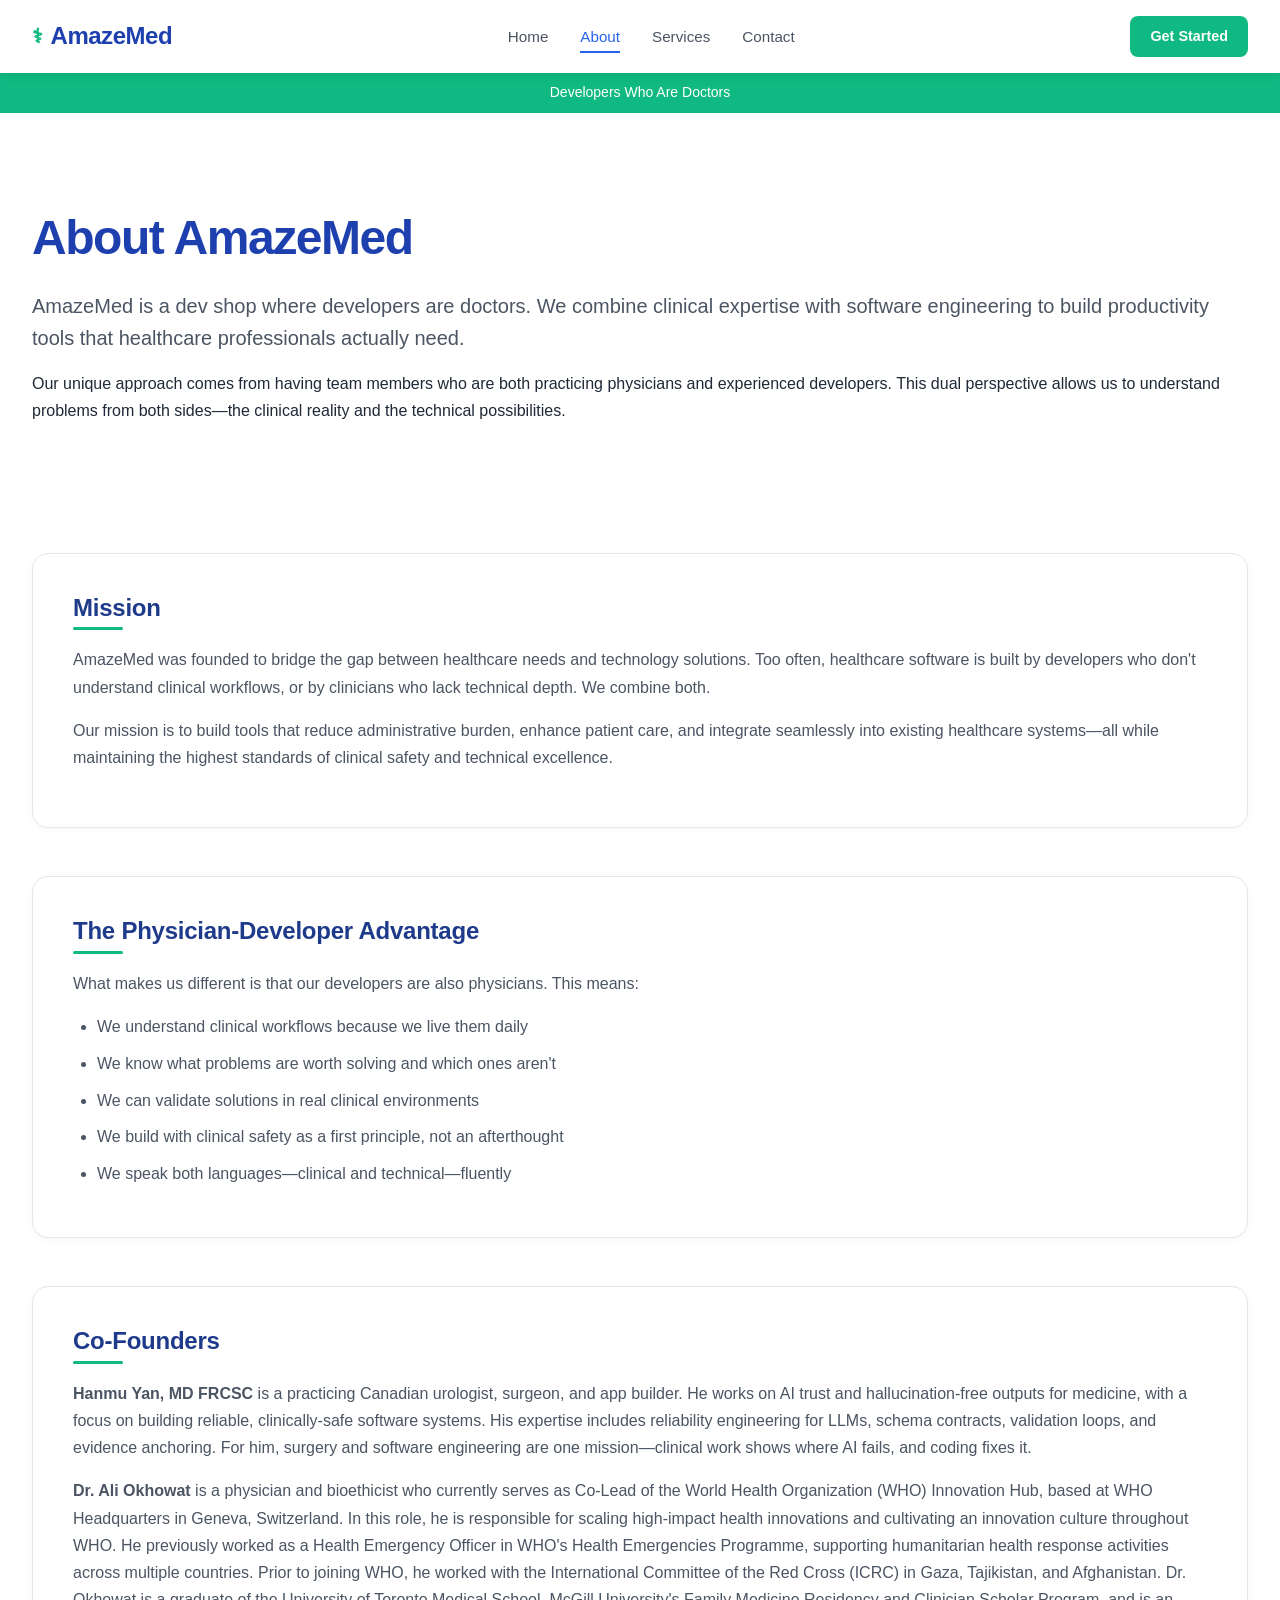
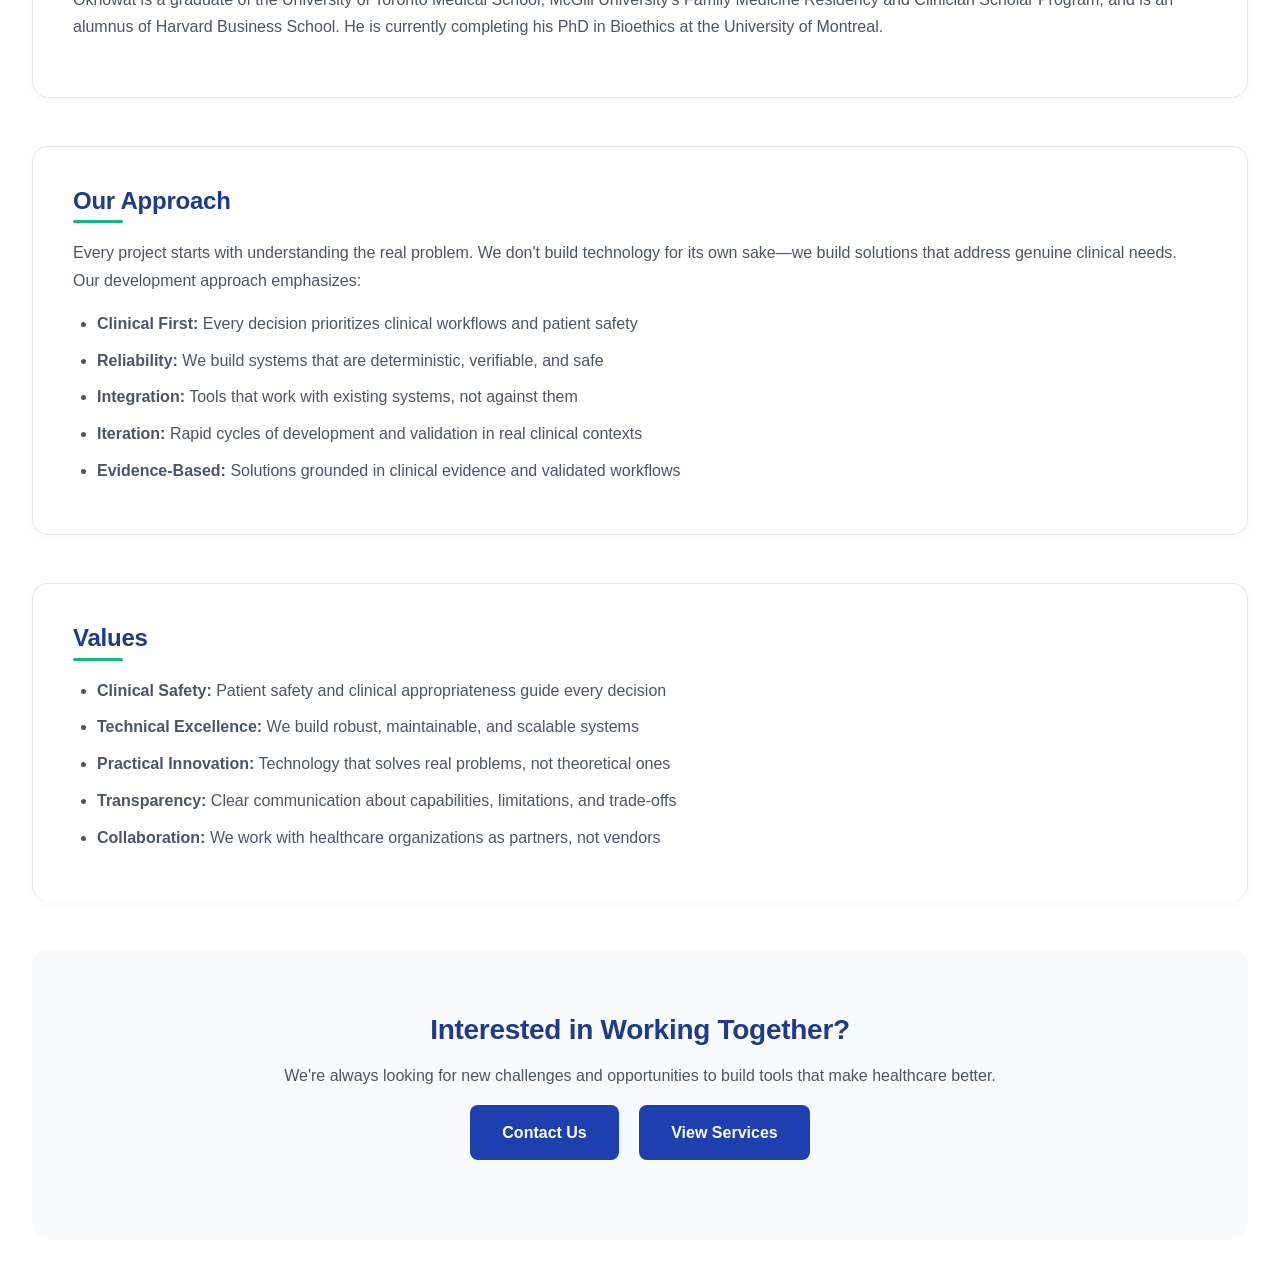
==== commit 37515cde: "better" ====
--- a/about.html
+++ b/about.html
@@ -7,9 +7,9 @@
     <link rel="stylesheet" href="styles.css">
 </head>
 <body>
-    <div class="top-banner">
-        Dev Shop by Developers Who Are Doctors
-    </div>
+    <div class="top-banner"></div>
+    <script src="brand.js"></script>
+    <script src="brand-injector.js"></script>
     <script src="nav.js"></script>
     <div class="container">
         <section class="header">
--- a/styles.css
+++ b/styles.css
@@ -400,10 +400,10 @@
 /* ===== Hero Section ===== */
 .hero {
     margin-top: 0 !important;
-    margin-bottom: var(--spacing-2xl) !important;
-    padding: var(--spacing-2xl) var(--spacing-lg) !important;
-    padding-top: var(--spacing-2xl) !important;
-    padding-bottom: var(--spacing-2xl) !important;
+    margin-bottom: var(--spacing-xl) !important;
+    padding: var(--spacing-xl) var(--spacing-lg) !important;
+    padding-top: var(--spacing-xl) !important;
+    padding-bottom: var(--spacing-xl) !important;
     background: var(--white);
     display: grid;
     grid-template-columns: 1fr 1fr;
@@ -422,11 +422,11 @@
 
 .hero-tagline {
     color: var(--green);
-    font-size: 0.875rem;
-    font-weight: 600;
+    font-size: 1.25rem;
+    font-weight: 700;
     text-transform: uppercase;
-    letter-spacing: 0.05em;
-    margin-bottom: var(--spacing-xs);
+    letter-spacing: 0.1em;
+    margin-bottom: var(--spacing-sm);
 }
 
 .hero h1 {
@@ -739,6 +739,126 @@
     margin-bottom: var(--spacing-xs);
 }
 
+/* ===== Stats Section ===== */
+.stats {
+    margin-bottom: var(--spacing-2xl);
+    display: grid;
+    grid-template-columns: repeat(auto-fit, minmax(150px, 1fr));
+    gap: var(--spacing-lg);
+    padding: var(--spacing-xl) 0;
+    background: var(--bg-gray);
+    border-radius: 1rem;
+}
+
+.stat-item {
+    text-align: center;
+    padding: var(--spacing-md);
+}
+
+.stat-number {
+    font-size: 3rem;
+    font-weight: 700;
+    color: var(--green);
+    line-height: 1;
+    margin-bottom: var(--spacing-xs);
+}
+
+.stat-label {
+    font-size: 1rem;
+    color: var(--text-gray);
+    font-weight: 500;
+}
+
+@media (max-width: 768px) {
+    .stats {
+        grid-template-columns: repeat(3, 1fr);
+        gap: var(--spacing-md);
+        padding: var(--spacing-lg) var(--spacing-md);
+    }
+    
+    .stat-number {
+        font-size: 2.5rem;
+    }
+    
+    .stat-label {
+        font-size: 0.9rem;
+    }
+}
+
+/* ===== Feature Cards ===== */
+.feature-cards-wrapper {
+    margin-bottom: var(--spacing-2xl);
+    overflow: hidden;
+    position: relative;
+    width: 100%;
+}
+
+.feature-cards {
+    display: flex;
+    gap: var(--spacing-lg);
+    padding: var(--spacing-md) 0;
+    animation: scroll-cards 30s linear infinite;
+    width: fit-content;
+}
+
+.feature-cards:hover {
+    animation-play-state: paused;
+}
+
+@keyframes scroll-cards {
+    0% {
+        transform: translateX(0);
+    }
+    100% {
+        transform: translateX(calc(-50% - var(--spacing-lg)));
+    }
+}
+
+.feature-card {
+    background: var(--white);
+    border-radius: 1rem;
+    padding: 2.5rem;
+    box-shadow: var(--shadow-sm);
+    border: 1px solid var(--border-light);
+    transition: transform 0.3s ease, box-shadow 0.3s ease;
+    display: flex;
+    flex-direction: column;
+    min-width: 320px;
+    max-width: 380px;
+    flex-shrink: 0;
+    scroll-snap-align: start;
+}
+
+.feature-card:hover {
+    transform: translateY(-4px);
+    box-shadow: var(--shadow-md);
+}
+
+.feature-icon {
+    font-size: 3rem;
+    color: var(--green);
+    margin-bottom: var(--spacing-md);
+    display: flex;
+    align-items: center;
+    justify-content: flex-start;
+    height: 60px;
+}
+
+.feature-card h3 {
+    font-size: 1.5rem;
+    font-weight: 700;
+    color: var(--text-dark);
+    margin-bottom: var(--spacing-sm);
+    margin-top: 0;
+}
+
+.feature-card p {
+    font-size: 1rem;
+    color: var(--text-gray);
+    line-height: 1.7;
+    margin: 0;
+}
+
 /* ===== Benefits ===== */
 .benefits {
     margin-bottom: var(--spacing-2xl);
@@ -906,7 +1026,14 @@
 /* ===== Responsive Design ===== */
 @media (max-width: 768px) {
     .container {
-        padding: var(--spacing-lg) var(--spacing-sm) !important;
+        padding: var(--spacing-md) var(--spacing-sm) !important;
+    }
+
+    .hero {
+        grid-template-columns: 1fr;
+        gap: var(--spacing-lg);
+        padding: var(--spacing-lg) var(--spacing-md) !important;
+        margin-bottom: var(--spacing-lg) !important;
     }
 
     .hero h1,
@@ -925,12 +1052,26 @@
     .hero-cta {
         flex-direction: column;
         align-items: stretch;
+        gap: var(--spacing-sm);
     }
     
     .hero-cta a {
         width: 100%;
         text-align: center;
     }
+    
+    .hero-image {
+        order: -1;
+    }
+    
+    .services {
+        margin-bottom: var(--spacing-xl);
+    }
+    
+    .service {
+        margin-bottom: var(--spacing-lg);
+        padding: var(--spacing-lg);
+    }
 
     .benefit-list {
         grid-template-columns: 1fr;
